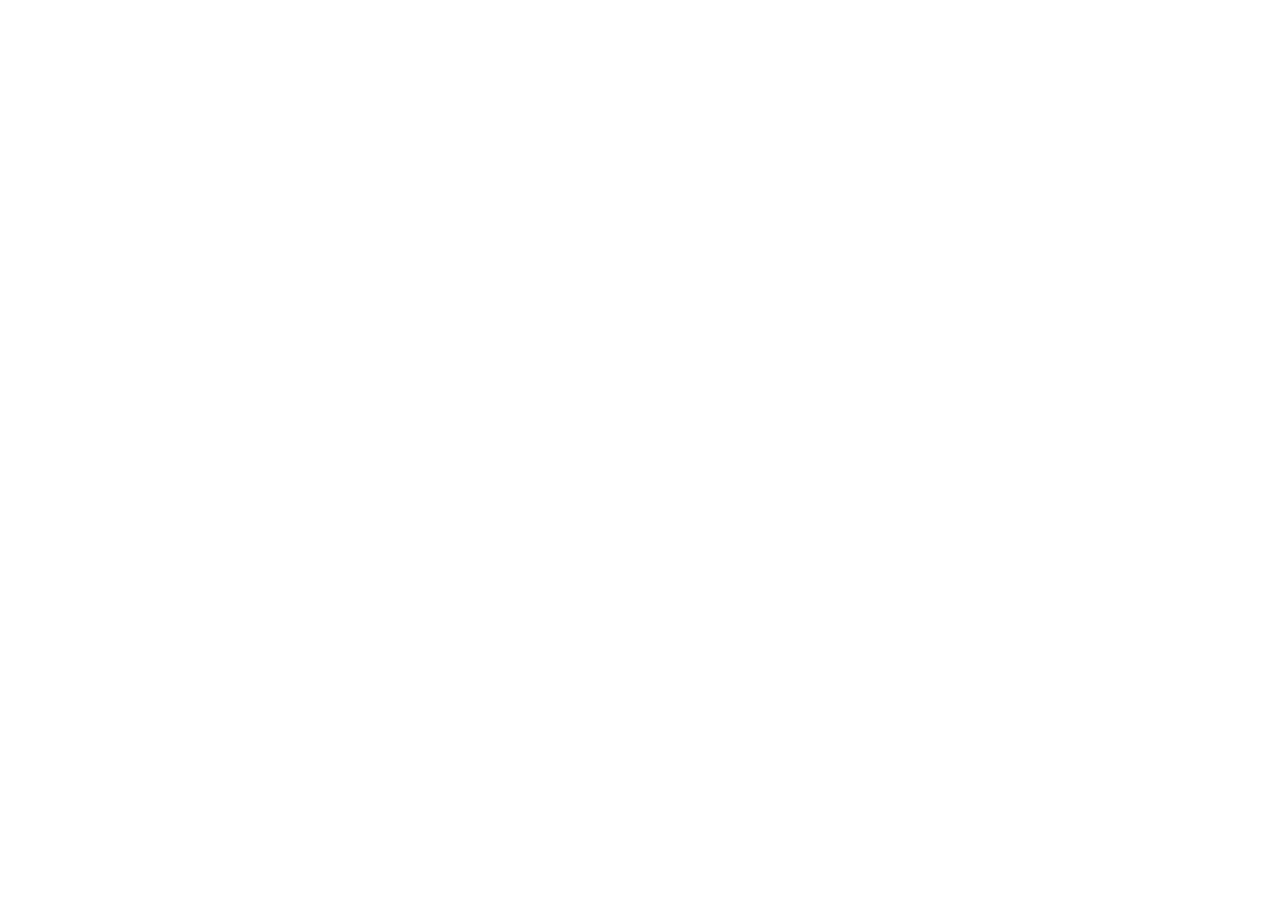
==== about.html @ f051a7b4 "page create for about.html" ====
<!DOCTYPE html>
<html lang="en">
    <head>
        <meta charset="utf-8">
        <meta name="description" content="Position Description Page">
        <meta name="keywords" content="cyber, security, jobs, availble">
        <meta name="author" content="Dat">
        <title>Position Description Page</title>
    </head>
</html>
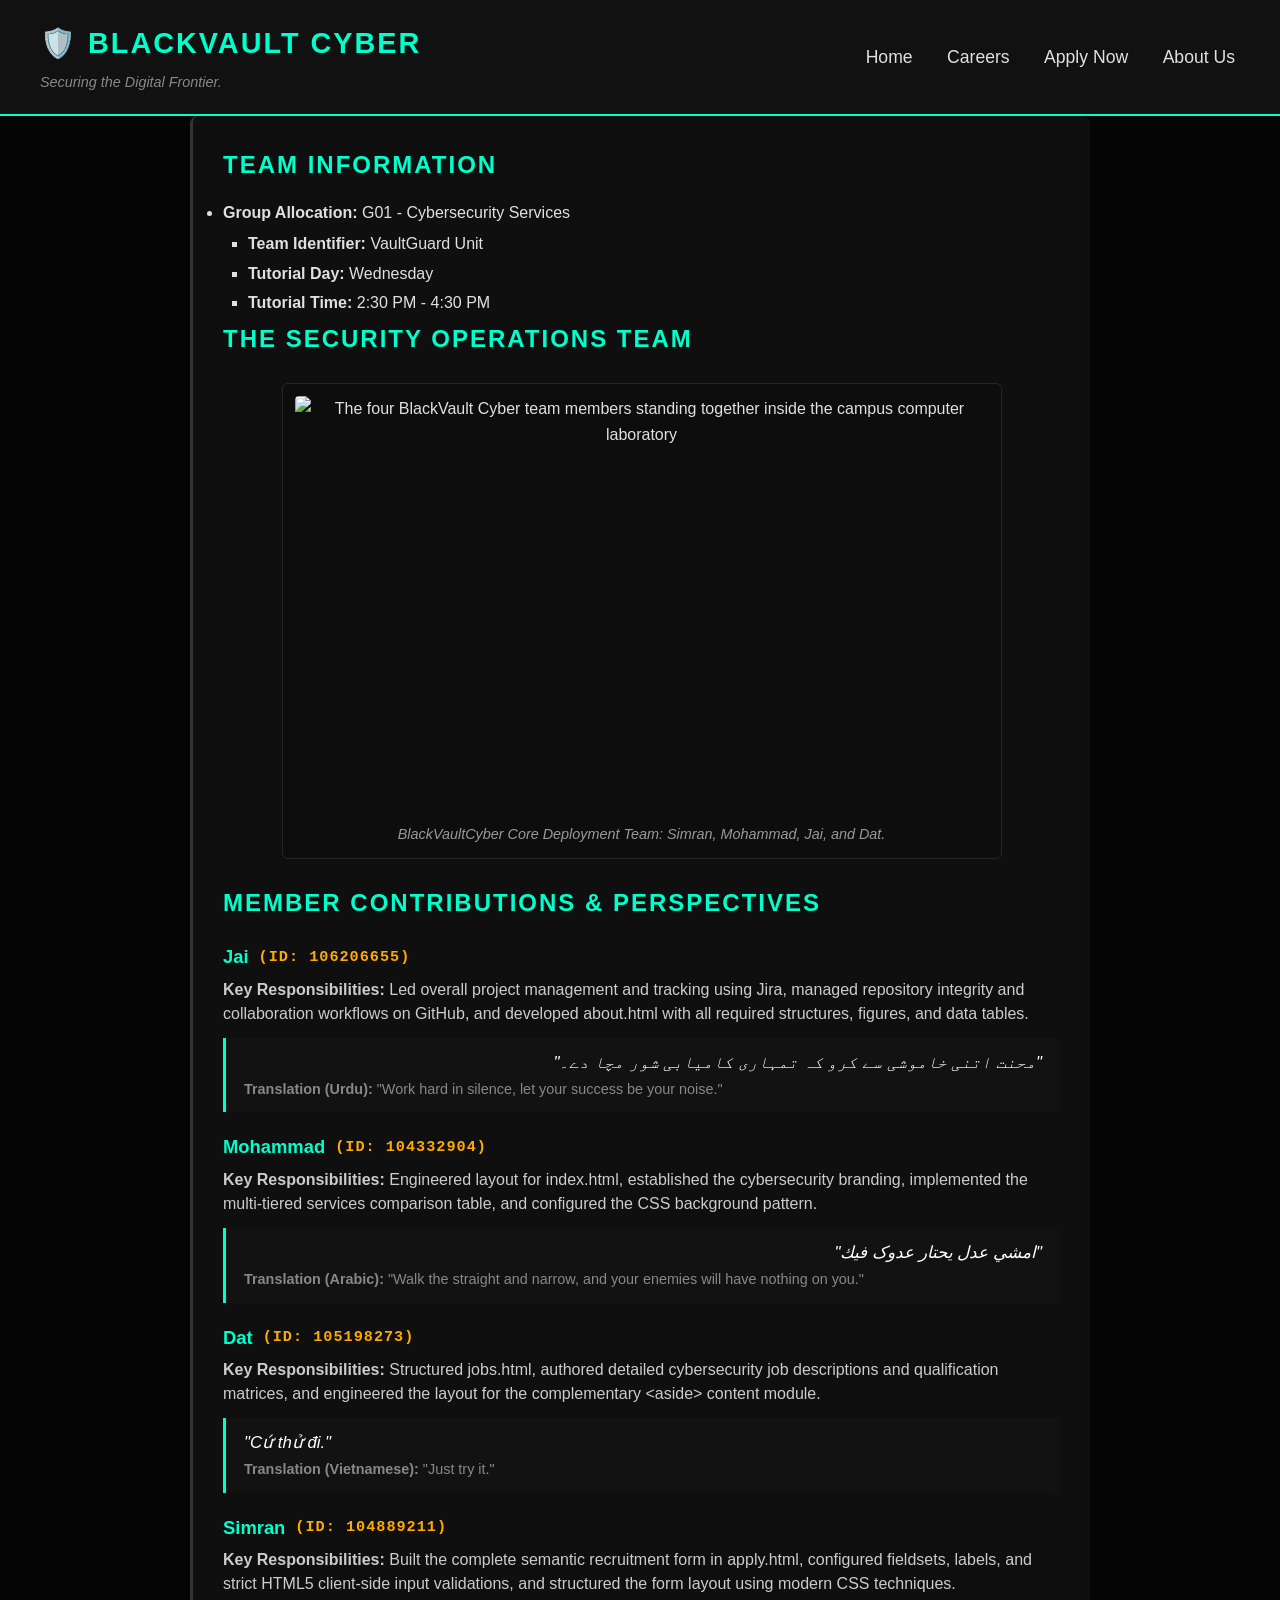
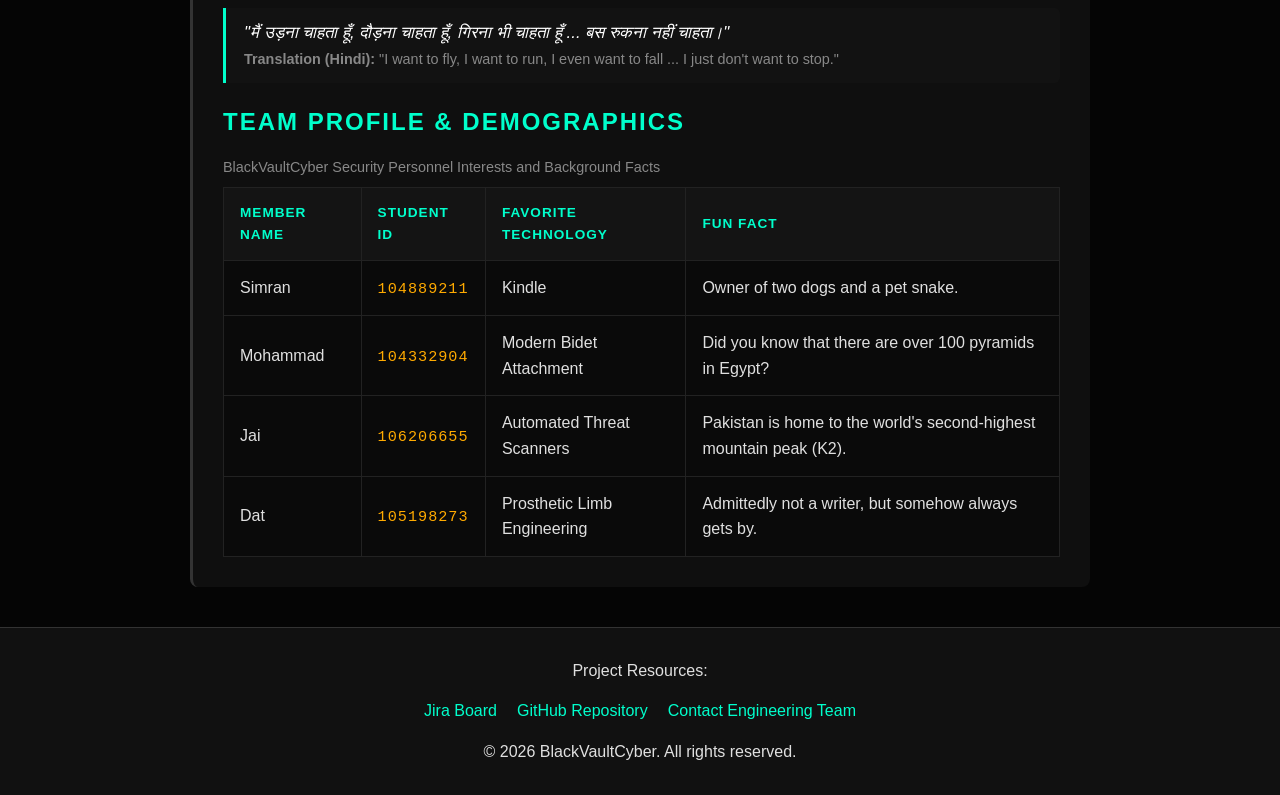
==== commit 758c1c88: "About.html page completed with almost all requirement,just have to add group picture and some few de" ====
--- a/about.html
+++ b/about.html
@@ -1,10 +1,177 @@
 <!DOCTYPE html>
 <html lang="en">
-    <head>
-        <meta charset="utf-8">
-        <meta name="description" content="Position Description Page">
-        <meta name="keywords" content="cyber, security, jobs, availble">
-        <meta name="author" content="Dat">
-        <title>Position Description Page</title>
-    </head>
+<head>
+    <meta charset="UTF-8">
+    <meta name="viewport" content="width=device-width, initial-scale=1.0">
+    <title>BlackVaultCyber | About the Team</title>
+    <link rel="stylesheet" href="styles.css">
+    
+    <style>
+        .member-quote {
+            border-left: 3px solid #00ffcc;
+            background-color: #121212;
+            padding: 12px 18px;
+            margin: 12px 0 20px 0;
+            border-radius: 0 6px 6px 0;
+        }
+        .native-text {
+            font-style: italic;
+            color: #ffffff;
+            font-size: 1.05rem;
+            margin-bottom: 4px;
+        }
+        .trans-text {
+            color: #888888;
+            font-size: 0.9rem;
+        }
+    </style>
+</head>
+<body>
+
+    <header class="main-header">
+        <div class="logo-area">
+            <h1><span aria-hidden="true">🛡️</span> BlackVault Cyber</h1>
+            <p class="slogan">Securing the Digital Frontier.</p>
+        </div>
+        
+        <nav class="nav-area" aria-label="Main Navigation">
+            <ul>
+                <li><a href="index.html">Home</a></li>
+                <li><a href="jobs.html">Careers</a></li>
+                <li><a href="apply.html">Apply Now</a></li>
+                <li><a href="about.html" class="active">About Us</a></li>
+            </ul>
+        </nav>
+    </header>
+
+    <main class="content-box">
+        
+        <section class="team-info">
+            <h2>Team Information</h2>
+            <ul class="nested-group-list">
+                <li><strong>Group Allocation:</strong> G01 - Cybersecurity Services
+                    <ul>
+                        <li><strong>Team Identifier:</strong> VaultGuard Unit</li>
+                        <li><strong>Tutorial Day:</strong> Wednesday</li>
+                        <li><strong>Tutorial Time:</strong> 2:30 PM - 4:30 PM</li>
+                    </ul>
+                </li>
+            </ul>
+        </section>
+          <section class="team-visual">
+              <h2>The Security Operations Team</h2>
+              <figure class="team-figure" style="max-width: 720px; margin: 25px auto;">
+                  <img src="images/group-photo.jpg" alt="The four BlackVault Cyber team members standing together inside the campus computer laboratory" width="700" height="420">
+                  <figcaption>BlackVaultCyber Core Deployment Team: Simran, Mohammad, Jai, and Dat.</figcaption>
+              </figure>
+          </section>
+        <section class="contributions-section">
+            <h2>Member Contributions &amp; Perspectives</h2>
+            <dl class="contribution-list">
+                <dt>
+                    <span class="member-name">Jai</span>
+                    <span class="student-id">(ID: 106206655)</span>
+                </dt>
+                <dd>
+                    <strong>Key Responsibilities:</strong> Led overall project management and tracking using Jira, managed repository integrity and collaboration workflows on GitHub, and developed about.html with all required structures, figures, and data tables.
+                    <div class="member-quote">
+                        <p class="native-text" dir="rtl" lang="ur">"محنت اتنی خاموشی سے کرو کہ تمہاری کامیابی شور مچا دے۔"</p>
+                        <p class="trans-text"><strong>Translation (Urdu):</strong> "Work hard in silence, let your success be your noise."</p>
+                    </div>
+                </dd>
+                <dt>
+                    <span class="member-name">Mohammad</span>
+                    <span class="student-id">(ID: 104332904)</span>
+                </dt>
+                <dd>
+                    <strong>Key Responsibilities:</strong> Engineered layout for index.html, established the cybersecurity branding, implemented the multi-tiered services comparison table, and configured the CSS background pattern.
+                    <div class="member-quote">
+                        <p class="native-text" dir="rtl" lang="ar">"امشي عدل يحتار عدوک فيك"</p>
+                        <p class="trans-text"><strong>Translation (Arabic):</strong> "Walk the straight and narrow, and your enemies will have nothing on you."</p>
+                    </div>
+                </dd>
+                <dt>
+                    <span class="member-name">Dat</span>
+                    <span class="student-id">(ID: 105198273)</span>
+                </dt>
+                <dd>
+                    <strong>Key Responsibilities:</strong> Structured jobs.html, authored detailed cybersecurity job descriptions and qualification matrices, and engineered the layout for the complementary &lt;aside&gt; content module.
+                    <div class="member-quote">
+                        <p class="native-text" lang="vi">"Cứ thử đi."</p>
+                        <p class="trans-text"><strong>Translation (Vietnamese):</strong> "Just try it."</p>
+                    </div>
+                </dd>
+                <dt>
+                    <span class="member-name">Simran</span>
+                    <span class="student-id">(ID: 104889211)</span>
+                </dt>
+                <dd>
+                    <strong>Key Responsibilities:</strong> Built the complete semantic recruitment form in apply.html, configured fieldsets, labels, and strict HTML5 client-side input validations, and structured the form layout using modern CSS techniques.
+                    <div class="member-quote">
+                        <p class="native-text" lang="hi">"मैं उड़ना चाहता हूँ, दौड़ना चाहता हूँ, गिरना भी चाहता हूँ ... बस रुकना नहीं चाहता।"</p>
+                        <p class="trans-text"><strong>Translation (Hindi):</strong> "I want to fly, I want to run, I even want to fall ... I just don't want to stop."</p>
+                    </div>
+                </dd>
+
+            </dl>
+        </section>
+
+        <section class="team-facts-section">
+            <h2>Team Profile &amp; Demographics</h2>
+            <div class="table-container">
+                <table class="team-table">
+                    <caption>BlackVaultCyber Security Personnel Interests and Background Facts</caption>
+                    <thead>
+                        <tr>
+                            <th scope="col">Member Name</th>
+                            <th scope="col">Student ID</th>
+                            <th scope="col">Favorite Technology</th>
+                            <th scope="col">Fun Fact</th>
+                        </tr>
+                    </thead>
+                    <tbody>
+                        <tr>
+                            <td>Simran</td>
+                            <td><span class="student-id">104889211</span></td>
+                            <td> Kindle </td>
+                            <td>Owner of two dogs and a pet snake.</td>
+                        </tr>
+                        <tr>
+                            <td>Mohammad</td>
+                            <td><span class="student-id">104332904</span></td>
+                            <td>Modern Bidet Attachment</td>
+                            <td>Did you know that there are over 100 pyramids in Egypt?</td>
+                        </tr>
+                        <tr>
+                            <td>Jai</td>
+                            <td><span class="student-id">106206655</span></td>
+                            <td>Automated Threat Scanners</td>
+                            <td>Pakistan is home to the world's second-highest mountain peak (K2).</td>
+                        </tr>
+                        <tr>
+                            <td>Dat</td>
+                            <td><span class="student-id">105198273</span></td>
+                            <td>Prosthetic Limb Engineering</td>
+                            <td>Admittedly not a writer, but somehow always gets by.</td>
+                        </tr>
+                    </tbody>
+                </table>
+            </div>
+        </section>
+
+    </main>
+
+    <footer>
+        <div class="footer-links">
+            <p>Project Resources:</p>
+            <ul>
+                <li><a href="https://your-jira-link.atlassian.net" target="_blank" rel="noopener noreferrer">Jira Board</a></li>
+                <li><a href="https://github.com/your-repo-link" target="_blank" rel="noopener noreferrer">GitHub Repository</a></li>
+                <li><a href="mailto:106206655@student.swin.edu.au">Contact Engineering Team</a></li>
+            </ul>
+        </div>
+        <p>&copy; 2026 BlackVaultCyber. All rights reserved.</p>
+    </footer>
+
+</body>
 </html>
--- a/styles.css
+++ b/styles.css
@@ -0,0 +1,306 @@
+/* =========================================
+   Global Variables & Reset
+========================================= */
+:root {
+    --bg-color: #050505;
+    --text-color: #e0e0e0;
+    --accent-color: #00ffcc; /* Bold Digital Cyan */
+    --secondary-bg: #111111;
+    --border-color: #333333;
+}
+
+* {
+    margin: 0;
+    padding: 0;
+    box-sizing: border-box;
+    font-family: 'Segoe UI', Tahoma, Geneva, Verdana, sans-serif;
+}
+
+body {
+    background-color: var(--bg-color);
+    color: var(--text-color);
+    line-height: 1.6;
+}
+
+/* =========================================
+   Typography & Headings
+========================================= */
+h1, h2, h3 {
+    color: var(--accent-color);
+    text-transform: uppercase;
+    letter-spacing: 2px;
+    margin-bottom: 15px;
+}
+
+/* =========================================
+   Header & Navigation
+========================================= */
+
+.main-header {
+    background-color: #111111;
+    padding: 20px 40px;
+    border-bottom: 2px solid #00ffcc;
+    /* This forces the logo to the left and nav to the right */
+    display: flex;
+    justify-content: space-between;
+    align-items: center;
+}
+
+.logo-area h1 {
+    color: #00ffcc;
+    margin-bottom: 0;
+    font-size: 1.8rem;
+}
+
+.logo-area .slogan {
+    color: #888;
+    font-style: italic;
+    font-size: 0.9rem;
+    margin-top: 5px;
+}
+
+.nav-area ul {
+    list-style: none;
+    margin: 0;
+    padding: 0;
+}
+
+.nav-area li {
+    display: inline-block; /* Keeps links in a straight line */
+    margin-left: 20px;
+}
+
+.nav-area a {
+    text-decoration: none;
+    color: #e0e0e0;
+    font-size: 1.1rem;
+    padding: 5px;
+}
+
+/* The Fixed Hover Effect: Only changes color when the mouse is actually on it */
+.nav-area a:hover {
+    color: #00ffcc;
+}
+
+/* =========================================
+   Main Content & Background Graphic
+========================================= */
+/* REQUIREMENT: index.html background graphic implemented using CSS */
+.index-bg {
+
+    background: linear-gradient(rgba(5, 5, 5, 0.9), rgba(5, 5, 5, 0.9)),
+                repeating-linear-gradient(0deg, transparent, transparent 2px, rgba(0, 255, 204, 0.05) 2px, rgba(0, 255, 204, 0.05) 4px);
+    padding: 40px 20px;
+    min-height: 60vh;
+}
+
+.content-box {
+    max-width: 900px;
+    margin: 0 auto 40px auto;
+    background-color: rgba(17, 17, 17, 0.85);
+    padding: 30px;
+    border-radius: 8px;
+    border-left: 3px solid var(--border-color);
+}
+
+/* =========================================
+   Table Styling
+========================================= */
+.cyber-table {
+    width: 100%;
+    border-collapse: collapse;
+    margin-top: 15px;
+    background-color: #0a0a0a;
+}
+
+.cyber-table caption {
+    caption-side: top;
+    text-align: left;
+    font-size: 0.9rem;
+    color: #888;
+    margin-bottom: 10px;
+}
+
+.cyber-table th, .cyber-table td {
+    border: 1px solid var(--border-color);
+    padding: 15px;
+    text-align: left;
+}
+
+.cyber-table th {
+    background-color: #1a1a1a;
+    color: var(--accent-color);
+}
+
+.table-footer {
+    text-align: center;
+    font-style: italic;
+    color: #aaa;
+    background-color: #111;
+}
+
+/* =========================================
+   Footer
+========================================= */
+footer {
+    background-color: var(--secondary-bg);
+    text-align: center;
+    padding: 30px 20px;
+    border-top: 1px solid var(--border-color);
+}
+
+.footer-links ul {
+    list-style: none;
+    margin: 15px 0;
+    display: flex;
+    justify-content: center;
+    gap: 20px;
+    flex-wrap: wrap;
+}
+
+.footer-links a {
+    color: var(--accent-color);
+    text-decoration: none;
+}
+
+.footer-links a:hover {
+    text-decoration: underline;
+}
+
+/* =========================================
+   Responsive Design
+========================================= */
+@media screen and (max-width: 600px) {
+    nav ul {
+        flex-direction: column;
+        gap: 10px;
+    }
+    
+    /* Allows the table to scroll sideways on small screens rather than breaking */
+    .services {
+        overflow-x: auto; 
+    }
+}
+
+//abouthtml
+
+/* ========================================= 
+   About Page Specific Elements
+========================================= */
+
+/* Nested Group List */
+.nested-group-list {
+    margin-left: 20px;
+    margin-bottom: 25px;
+    color: #cccccc;
+}
+
+.nested-group-list ul {
+    list-style-type: square;
+    margin-left: 25px;
+    margin-top: 6px;
+}
+
+.nested-group-list li {
+    margin-bottom: 4px;
+}
+
+/* REQUIREMENT: Group Figure and Figcaption Styling */
+.team-figure {
+    background-color: #0d0d0d;
+    border: 1px solid #262626;
+    border-radius: 6px;
+    padding: 12px;
+    text-align: center;
+}
+
+.team-figure img {
+    max-width: 100%;
+    height: auto;
+    border-radius: 4px;
+    display: block;
+    margin: 0 auto;
+}
+
+figcaption {
+    margin-top: 10px;
+    font-size: 0.9rem;
+    color: #999999;
+    font-style: italic;
+}
+
+/* Definition List for Member Contributions */
+.contribution-list dt {
+    font-size: 1.15rem;
+    color: #00ffcc;
+    margin-top: 20px;
+    font-weight: bold;
+    display: flex;
+    align-items: center;
+    gap: 10px;
+}
+
+.contribution-list dd {
+    margin-left: 0;
+    margin-top: 6px;
+    color: #cccccc;
+    line-height: 1.5;
+}
+
+/* REQUIREMENT: Style Student IDs using Hexadecimal Colour Values */
+.student-id {
+    color: #ffaa00;
+    font-family: 'Consolas', 'Courier New', monospace;
+    font-size: 0.95rem;
+    letter-spacing: 1px;
+}
+
+/* REQUIREMENT: Team Table Styling and Hover Effects */
+.table-container {
+    overflow-x: auto;
+    margin-top: 15px;
+}
+
+.team-table {
+    width: 100%;
+    border-collapse: collapse;
+    background-color: #0a0a0a;
+    border: 1px solid #333333;
+}
+
+.team-table caption {
+    caption-side: top;
+    text-align: left;
+    font-size: 0.9rem;
+    color: #888888;
+    padding-bottom: 8px;
+}
+
+.team-table th, 
+.team-table td {
+    padding: 14px 16px;
+    border: 1px solid #222222;
+    text-align: left;
+}
+
+.team-table th {
+    background-color: #141414;
+    color: #00ffcc;
+    font-weight: 600;
+    text-transform: uppercase;
+    font-size: 0.85rem;
+    letter-spacing: 1px;
+}
+
+/* REQUIREMENT: Appropriate hover effect using Hex Values */
+.team-table tbody tr {
+    transition: background-color 0.2s ease-in-out;
+}
+
+.team-table tbody tr:hover {
+    background-color: #1a1a1a;
+}
+
+.team-table tbody tr:hover td {
+    color: #ffffff;
+}
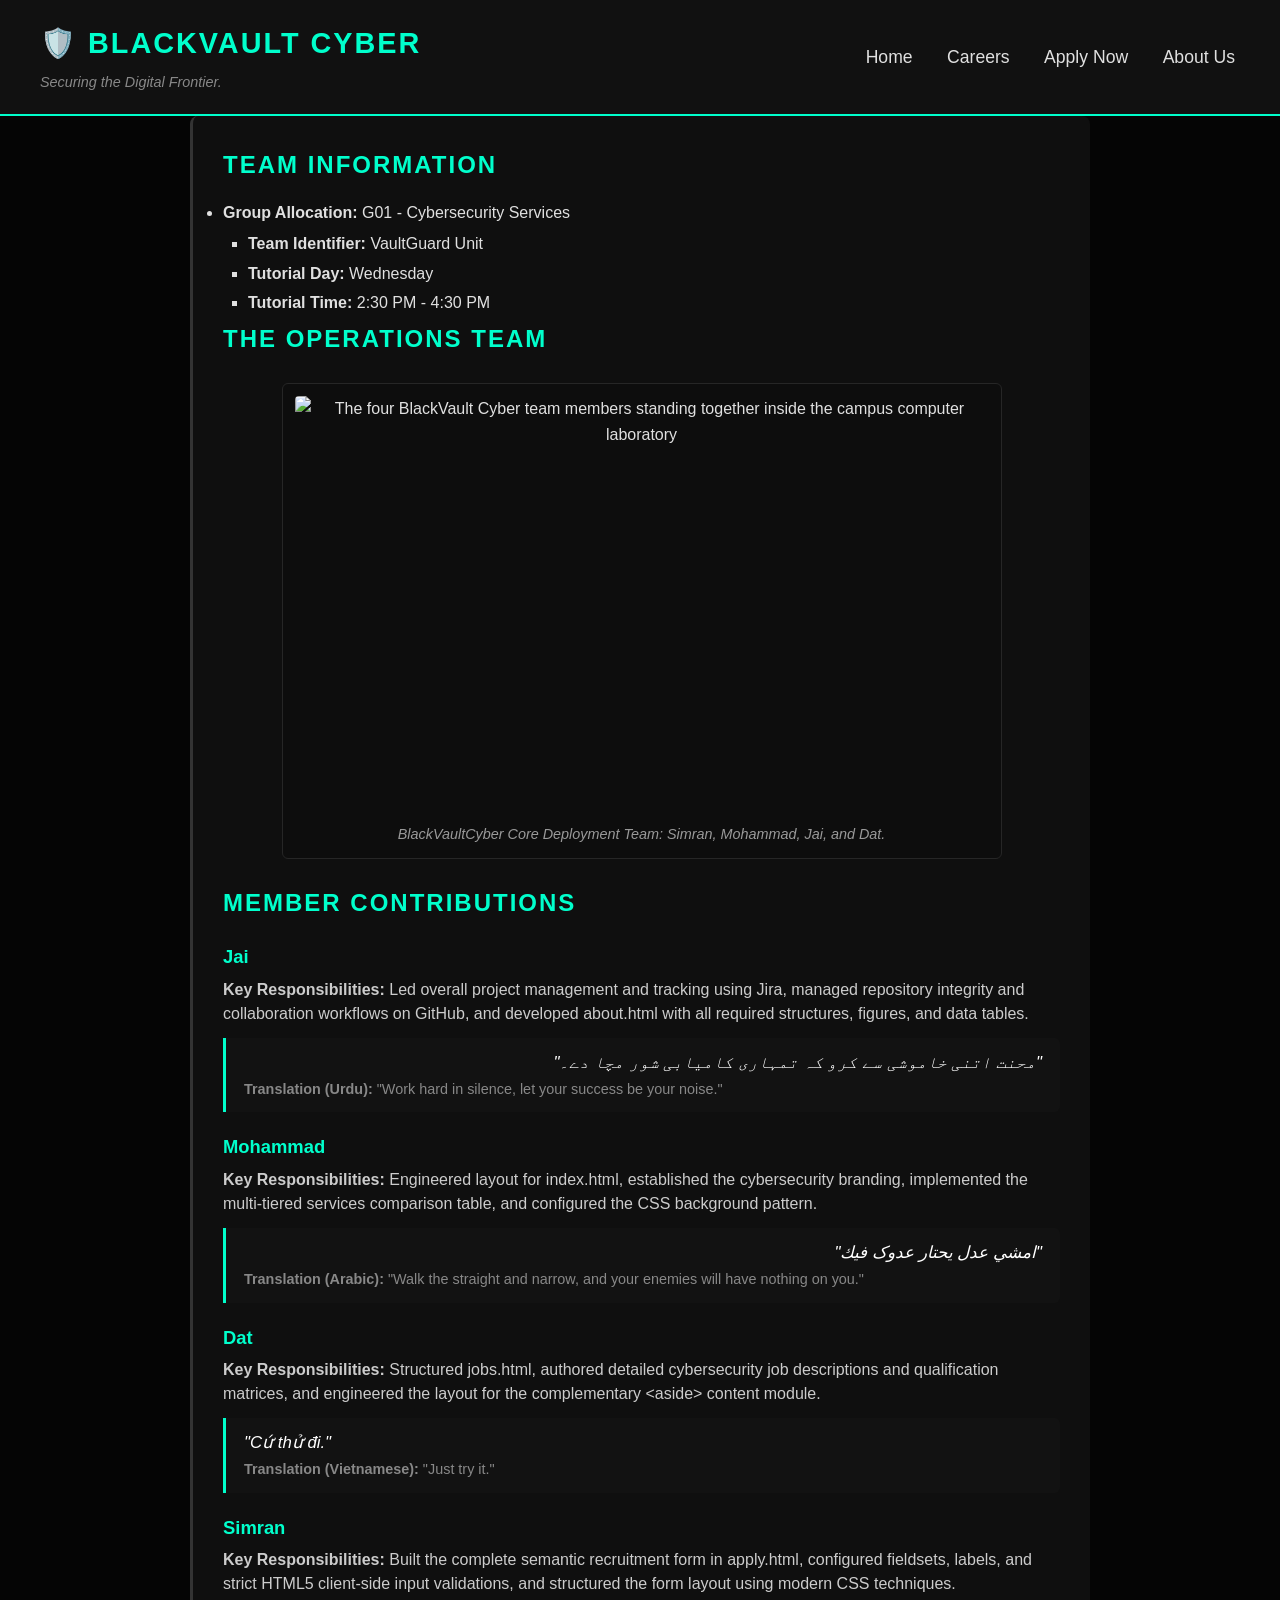
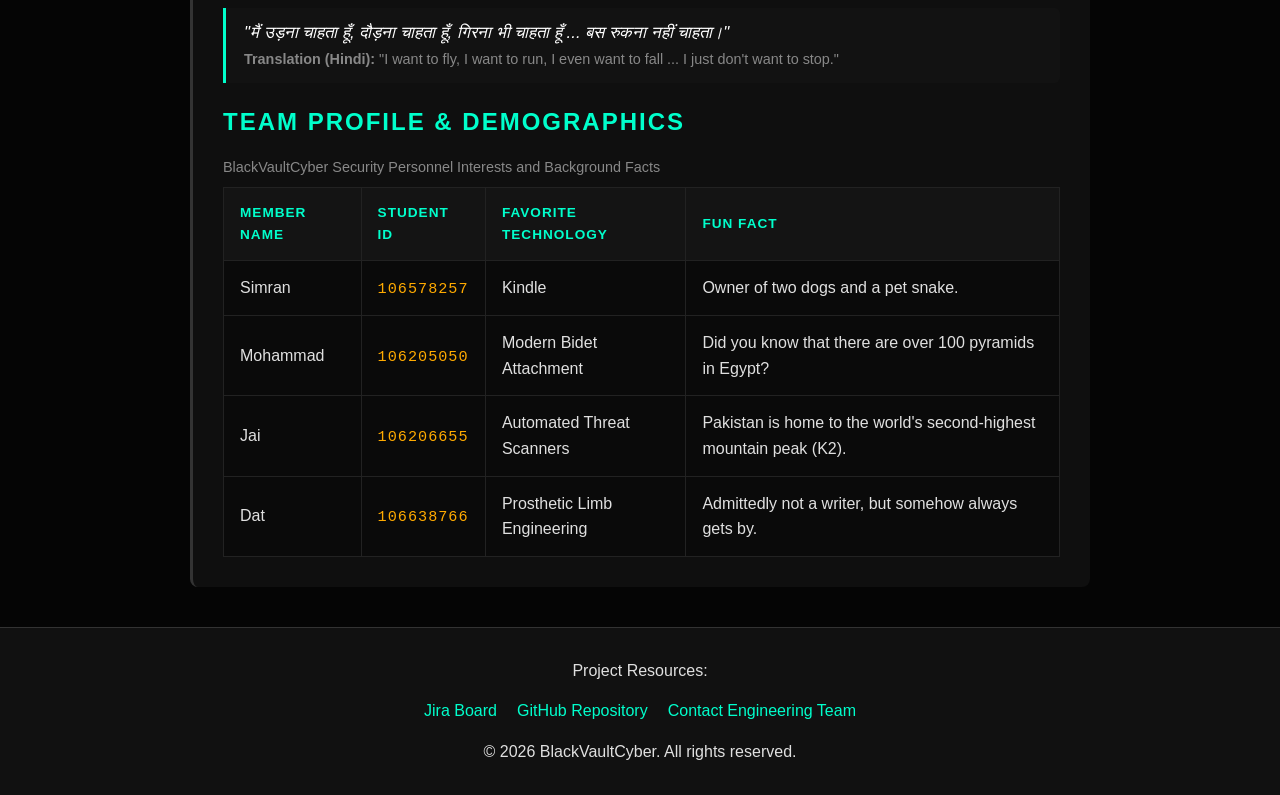
==== commit 58928ed9: "Few changes have been done in css and about.html page" ====
--- a/about.html
+++ b/about.html
@@ -59,18 +59,17 @@
             </ul>
         </section>
           <section class="team-visual">
-              <h2>The Security Operations Team</h2>
+              <h2>The Operations Team</h2>
               <figure class="team-figure" style="max-width: 720px; margin: 25px auto;">
                   <img src="images/group-photo.jpg" alt="The four BlackVault Cyber team members standing together inside the campus computer laboratory" width="700" height="420">
                   <figcaption>BlackVaultCyber Core Deployment Team: Simran, Mohammad, Jai, and Dat.</figcaption>
               </figure>
           </section>
         <section class="contributions-section">
-            <h2>Member Contributions &amp; Perspectives</h2>
+            <h2>Member Contributions</h2>
             <dl class="contribution-list">
                 <dt>
                     <span class="member-name">Jai</span>
-                    <span class="student-id">(ID: 106206655)</span>
                 </dt>
                 <dd>
                     <strong>Key Responsibilities:</strong> Led overall project management and tracking using Jira, managed repository integrity and collaboration workflows on GitHub, and developed about.html with all required structures, figures, and data tables.
@@ -81,7 +80,6 @@
                 </dd>
                 <dt>
                     <span class="member-name">Mohammad</span>
-                    <span class="student-id">(ID: 104332904)</span>
                 </dt>
                 <dd>
                     <strong>Key Responsibilities:</strong> Engineered layout for index.html, established the cybersecurity branding, implemented the multi-tiered services comparison table, and configured the CSS background pattern.
@@ -92,7 +90,6 @@
                 </dd>
                 <dt>
                     <span class="member-name">Dat</span>
-                    <span class="student-id">(ID: 105198273)</span>
                 </dt>
                 <dd>
                     <strong>Key Responsibilities:</strong> Structured jobs.html, authored detailed cybersecurity job descriptions and qualification matrices, and engineered the layout for the complementary &lt;aside&gt; content module.
@@ -103,7 +100,6 @@
                 </dd>
                 <dt>
                     <span class="member-name">Simran</span>
-                    <span class="student-id">(ID: 104889211)</span>
                 </dt>
                 <dd>
                     <strong>Key Responsibilities:</strong> Built the complete semantic recruitment form in apply.html, configured fieldsets, labels, and strict HTML5 client-side input validations, and structured the form layout using modern CSS techniques.
@@ -132,13 +128,13 @@
                     <tbody>
                         <tr>
                             <td>Simran</td>
-                            <td><span class="student-id">104889211</span></td>
+                            <td><span class="student-id">106578257</span></td>
                             <td> Kindle </td>
                             <td>Owner of two dogs and a pet snake.</td>
                         </tr>
                         <tr>
                             <td>Mohammad</td>
-                            <td><span class="student-id">104332904</span></td>
+                            <td><span class="student-id">106205050</span></td>
                             <td>Modern Bidet Attachment</td>
                             <td>Did you know that there are over 100 pyramids in Egypt?</td>
                         </tr>
@@ -150,7 +146,7 @@
                         </tr>
                         <tr>
                             <td>Dat</td>
-                            <td><span class="student-id">105198273</span></td>
+                            <td><span class="student-id">106638766</span></td>
                             <td>Prosthetic Limb Engineering</td>
                             <td>Admittedly not a writer, but somehow always gets by.</td>
                         </tr>
--- a/styles.css
+++ b/styles.css
@@ -184,11 +184,8 @@
 
 //abouthtml
 
-/* ========================================= 
-   About Page Specific Elements
-========================================= */
-
-/* Nested Group List */
+
+//Nested Group List
 .nested-group-list {
     margin-left: 20px;
     margin-bottom: 25px;
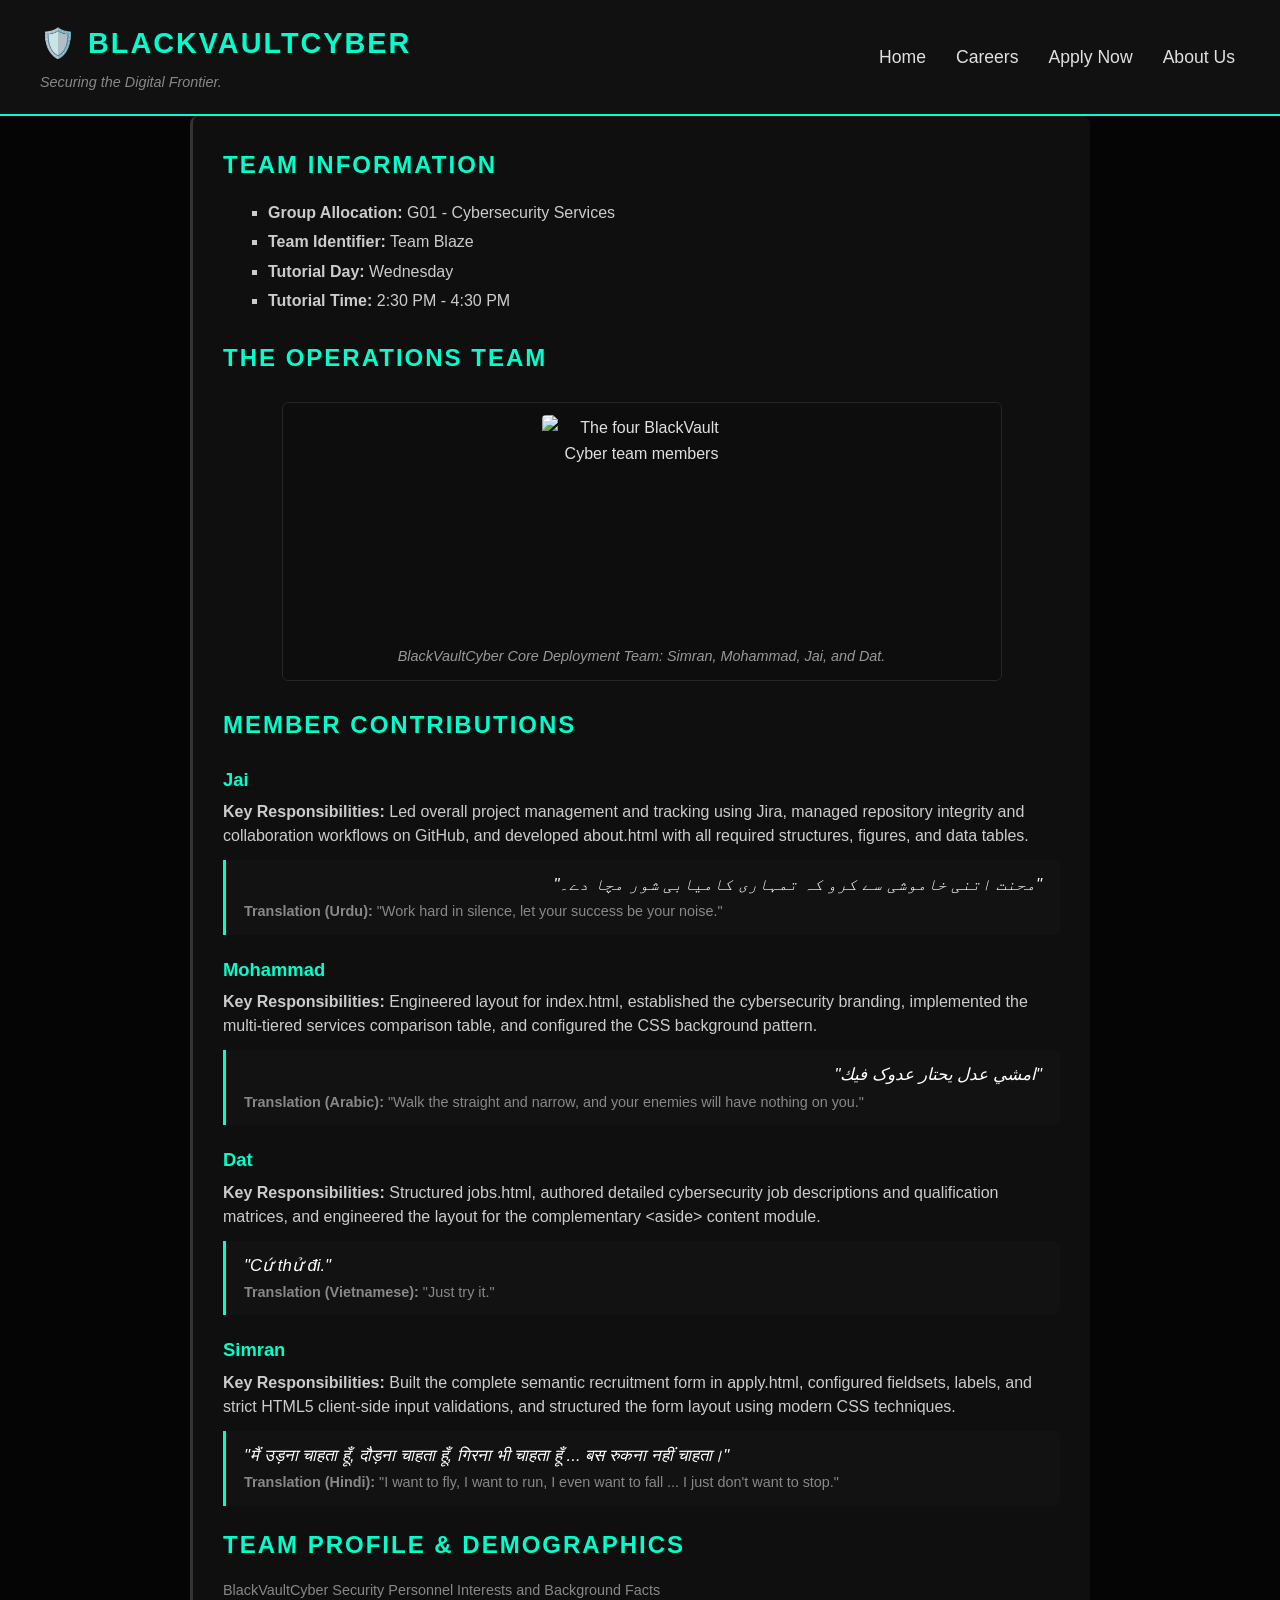
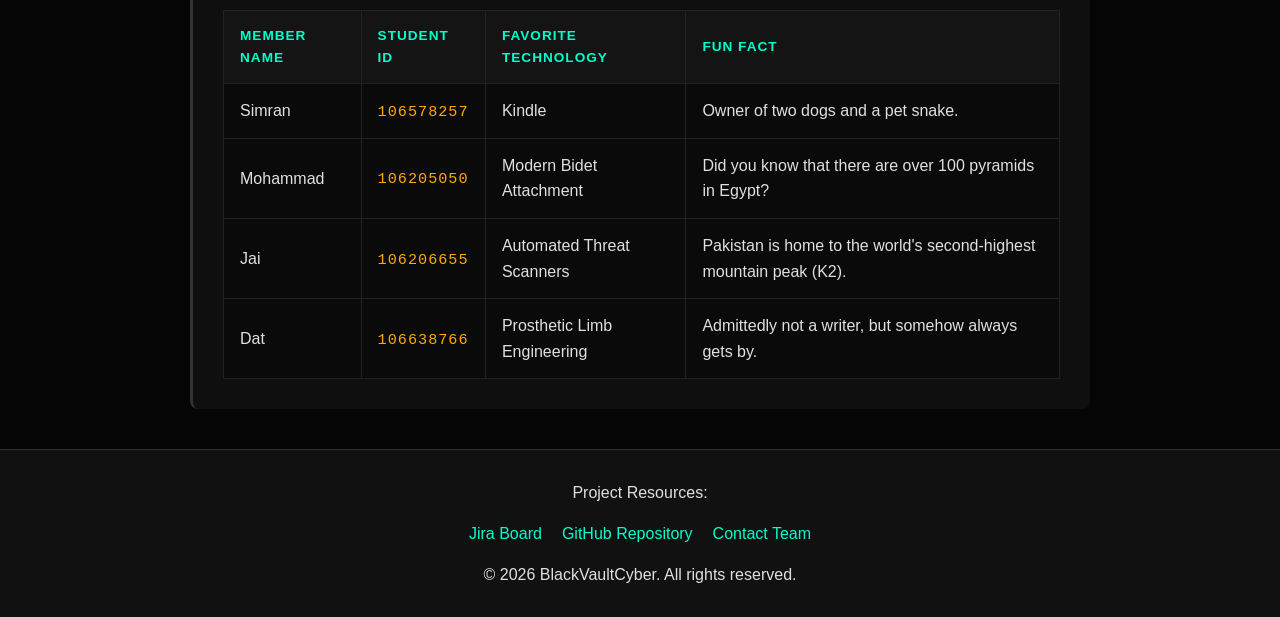
==== commit b84ea636: "footer have been updated to all the pages just have to add a grp picture in about page" ====
--- a/about.html
+++ b/about.html
@@ -30,7 +30,7 @@
 
     <header class="main-header">
         <div class="logo-area">
-            <h1><span aria-hidden="true">🛡️</span> BlackVault Cyber</h1>
+            <h1><span aria-hidden="true">🛡️</span> BlackVaultCyber</h1>
             <p class="slogan">Securing the Digital Frontier.</p>
         </div>
         
@@ -49,19 +49,18 @@
         <section class="team-info">
             <h2>Team Information</h2>
             <ul class="nested-group-list">
-                <li><strong>Group Allocation:</strong> G01 - Cybersecurity Services
                     <ul>
-                        <li><strong>Team Identifier:</strong> VaultGuard Unit</li>
+                        <li><strong>Group Allocation:</strong> G01 - Cybersecurity Services</li>
+                        <li><strong>Team Identifier:</strong> Team Blaze</li>
                         <li><strong>Tutorial Day:</strong> Wednesday</li>
                         <li><strong>Tutorial Time:</strong> 2:30 PM - 4:30 PM</li>
                     </ul>
-                </li>
             </ul>
         </section>
           <section class="team-visual">
               <h2>The Operations Team</h2>
               <figure class="team-figure" style="max-width: 720px; margin: 25px auto;">
-                  <img src="images/group-photo.jpg" alt="The four BlackVault Cyber team members standing together inside the campus computer laboratory" width="700" height="420">
+                  <img src="images/group-photo.jpg" alt="The four BlackVault Cyber team members" width="200" height="220">
                   <figcaption>BlackVaultCyber Core Deployment Team: Simran, Mohammad, Jai, and Dat.</figcaption>
               </figure>
           </section>
@@ -116,7 +115,6 @@
             <h2>Team Profile &amp; Demographics</h2>
             <div class="table-container">
                 <table class="team-table">
-                    <caption>BlackVaultCyber Security Personnel Interests and Background Facts</caption>
                     <thead>
                         <tr>
                             <th scope="col">Member Name</th>
@@ -151,6 +149,7 @@
                             <td>Admittedly not a writer, but somehow always gets by.</td>
                         </tr>
                     </tbody>
+                    <caption>BlackVaultCyber Security Personnel Interests and Background Facts</caption>
                 </table>
             </div>
         </section>
@@ -161,9 +160,9 @@
         <div class="footer-links">
             <p>Project Resources:</p>
             <ul>
-                <li><a href="https://your-jira-link.atlassian.net" target="_blank" rel="noopener noreferrer">Jira Board</a></li>
-                <li><a href="https://github.com/your-repo-link" target="_blank" rel="noopener noreferrer">GitHub Repository</a></li>
-                <li><a href="mailto:106206655@student.swin.edu.au">Contact Engineering Team</a></li>
+                <li><a href="https://jaiwebproject.atlassian.net/jira/software/projects/WA/boards/69/backlog?atlOrigin=eyJpIjoiNGJlNjE3NTBhYWRjNDkwNDhkNDMzZmNmNmE3YmRiYTAiLCJwIjoiaiJ9" target="_blank" rel="noopener noreferrer">Jira Board</a></li>
+                <li><a href="https://github.com/jaisoorya1/Applied-Web-Project-Part-1.git" target="_blank" rel="noopener noreferrer">GitHub Repository</a></li>
+                <li><a href="mailto:blackvaultcyber@gmail.com">Contact Team</a></li>
             </ul>
         </div>
         <p>&copy; 2026 BlackVaultCyber. All rights reserved.</p>
--- a/styles.css
+++ b/styles.css
@@ -33,17 +33,16 @@
 }
 
 /* =========================================
-   Header & Navigation
-========================================= */
-
+   Header & Navigation (FIXED)
+========================================= */
 .main-header {
     background-color: #111111;
     padding: 20px 40px;
     border-bottom: 2px solid #00ffcc;
-    /* This forces the logo to the left and nav to the right */
     display: flex;
     justify-content: space-between;
     align-items: center;
+    flex-wrap: wrap; /* Helps items wrap neatly on smaller screens */
 }
 
 .logo-area h1 {
@@ -63,11 +62,8 @@
     list-style: none;
     margin: 0;
     padding: 0;
-}
-
-.nav-area li {
-    display: inline-block; /* Keeps links in a straight line */
-    margin-left: 20px;
+    display: flex; 
+    gap: 20px;    
 }
 
 .nav-area a {
@@ -75,9 +71,10 @@
     color: #e0e0e0;
     font-size: 1.1rem;
     padding: 5px;
-}
-
-/* The Fixed Hover Effect: Only changes color when the mouse is actually on it */
+    transition: color 0.3s ease; /* Smooth hover transition */
+}
+
+/* The Fixed Hover Effect */
 .nav-area a:hover {
     color: #00ffcc;
 }
@@ -85,9 +82,7 @@
 /* =========================================
    Main Content & Background Graphic
 ========================================= */
-/* REQUIREMENT: index.html background graphic implemented using CSS */
 .index-bg {
-
     background: linear-gradient(rgba(5, 5, 5, 0.9), rgba(5, 5, 5, 0.9)),
                 repeating-linear-gradient(0deg, transparent, transparent 2px, rgba(0, 255, 204, 0.05) 2px, rgba(0, 255, 204, 0.05) 4px);
     padding: 40px 20px;
@@ -104,6 +99,27 @@
 }
 
 /* =========================================
+   Image Styling (ADDED)
+========================================= */
+.intro-image-container {
+    margin-top: 25px;
+    text-align: center;
+}
+
+.cyber-image {
+    max-width: 100%;
+    height: auto;
+    border-radius: 4px;
+    border: 1px solid #333333;
+    opacity: 0.85;
+    transition: opacity 0.3s ease;
+}
+
+.cyber-image:hover {
+    opacity: 1;
+}
+
+/* =========================================
    Table Styling
 ========================================= */
 .cyber-table {
@@ -168,24 +184,32 @@
 }
 
 /* =========================================
-   Responsive Design
-========================================= */
-@media screen and (max-width: 600px) {
-    nav ul {
+   Responsive Design 
+========================================= */
+@media screen and (max-width: 768px) {
+    /* Stacks the logo and nav neatly on mobile */
+    .main-header {
         flex-direction: column;
+        text-align: center;
+        gap: 15px;
+    }
+    
+    .nav-area ul {
+        flex-direction: column;
+        align-items: center;
         gap: 10px;
     }
     
-    /* Allows the table to scroll sideways on small screens rather than breaking */
     .services {
         overflow-x: auto; 
     }
 }
 
-//abouthtml
-
-
-//Nested Group List
+/* =========================================
+   About.html Specific Styling
+========================================= */
+
+/* Nested Group List */
 .nested-group-list {
     margin-left: 20px;
     margin-bottom: 25px;
@@ -202,7 +226,7 @@
     margin-bottom: 4px;
 }
 
-/* REQUIREMENT: Group Figure and Figcaption Styling */
+/* Group Figure and Figcaption Styling */
 .team-figure {
     background-color: #0d0d0d;
     border: 1px solid #262626;
@@ -244,7 +268,7 @@
     line-height: 1.5;
 }
 
-/* REQUIREMENT: Style Student IDs using Hexadecimal Colour Values */
+/* Student IDs */
 .student-id {
     color: #ffaa00;
     font-family: 'Consolas', 'Courier New', monospace;
@@ -252,7 +276,7 @@
     letter-spacing: 1px;
 }
 
-/* REQUIREMENT: Team Table Styling and Hover Effects */
+/* Team Table Styling */
 .table-container {
     overflow-x: auto;
     margin-top: 15px;
@@ -289,7 +313,7 @@
     letter-spacing: 1px;
 }
 
-/* REQUIREMENT: Appropriate hover effect using Hex Values */
+/* Table Hover Effect */
 .team-table tbody tr {
     transition: background-color 0.2s ease-in-out;
 }
@@ -300,4 +324,251 @@
 
 .team-table tbody tr:hover td {
     color: #ffffff;
+}
+
+/*apply.html*/
+
+/* =========================================
+SIMRAN (apply.html) custom styles
+/* =========================================
+   Page Intro
+========================================= */
+.page-intro p {
+  color: #aaa;
+  max-width: 65ch;
+  margin-bottom: 20px;
+}
+
+/* =========================================
+   Value Prop Boxes
+========================================= */
+.box-row {
+  display: grid;
+  grid-template-columns: repeat(3, 1fr);
+  gap: 16px;
+  margin-bottom: 40px;
+}
+
+.box {
+  border: 1px solid var(--border-color);
+  background-color: #0a0a0a;
+  padding: 20px;
+}
+
+.box h2 {
+  font-size: 1.1rem;
+  margin-bottom: 10px;
+}
+
+.box p {
+  color: #999;
+  font-size: 0.9rem;
+}
+
+/* =========================================
+   Forms
+========================================= */
+fieldset {
+  border: 1px solid var(--border-color);
+  background-color: #0a0a0a;
+  padding: 24px;
+  border-radius: 4px;
+}
+
+legend {
+  color: var(--accent-color);
+  text-transform: uppercase;
+  letter-spacing: 1px;
+  padding: 0 8px;
+}
+
+label {
+  display: block;
+  margin-bottom: 8px;
+  color: #ccc;
+}
+
+input[type="text"],
+input[type="email"],
+input[type="tel"] {
+  display: block;
+  width: 100%;
+  padding: 10px;
+  margin-bottom: 20px;
+  background-color: #111111;
+  border: 1px solid var(--border-color);
+  color: var(--text-color);
+  border-radius: 3px;
+}
+
+input:focus {
+  outline: none;
+  border-color: var(--accent-color);
+}
+
+select {
+  display: block;
+  width: 100%;
+  padding: 10px;
+  margin-bottom: 20px;
+  background-color: #111111;
+  border: 1px solid var(--border-color);
+  color: var(--text-color);
+  border-radius: 3px;
+  font-family: inherit;
+  font-size: 1rem;
+}
+
+select:focus {
+  outline: none;
+  border-color: var(--accent-color);
+}
+
+select option {
+  background-color: #111111;
+  color: var(--text-color);
+}
+
+input[type="date"] {
+  display: block;
+  width: 100%;
+  padding: 10px;
+  margin-bottom: 20px;
+  background-color: #111111;
+  border: 1px solid var(--border-color);
+  color: var(--text-color);
+  border-radius: 3px;
+  font-family: inherit;
+  font-size: 1rem;
+  color-scheme: dark;
+}
+
+input[type="date"]:focus {
+  outline: none;
+  border-color: var(--accent-color);
+}
+
+.sub-fieldset {
+  border: 1px dashed var(--border-color);
+  background-color: transparent;
+  margin-top: 15px;
+  padding: 16px;
+}
+
+.radio-group {
+  display: flex;
+  flex-direction: column;
+  gap: 8px;
+}
+
+.radio-group label {
+  display: flex;
+  align-items: center;
+  gap: 8px;
+  color: #ccc;
+  font-size: 0.95rem;
+}
+
+input[type="radio"] {
+  accent-color: var(--accent-color);
+}
+
+input[type="file"] {
+  display: block;
+  width: 100%;
+  padding: 10px;
+  margin-bottom: 20px;
+  background-color: #111111;
+  border: 1px solid var(--border-color);
+  color: var(--text-color);
+  border-radius: 3px;
+  font-family: inherit;
+}
+
+input[type="url"] {
+  display: block;
+  width: 100%;
+  padding: 10px;
+  margin-bottom: 20px;
+  background-color: #111111;
+  border: 1px solid var(--border-color);
+  color: var(--text-color);
+  border-radius: 3px;
+  font-family: inherit;
+  font-size: 1rem;
+}
+
+input[type="url"]:focus,
+input[type="file"]:focus {
+  outline: none;
+  border-color: var(--accent-color);
+}
+
+textarea {
+  display: block;
+  width: 100%;
+  padding: 10px;
+  background-color: #111111;
+  border: 1px solid var(--border-color);
+  color: var(--text-color);
+  border-radius: 3px;
+  font-family: inherit;
+  font-size: 1rem;
+  resize: vertical;
+}
+
+textarea:focus {
+  outline: none;
+  border-color: var(--accent-color);
+}
+
+.checkbox-row label {
+  display: flex;
+  align-items: flex-start;
+  gap: 10px;
+  color: #ccc;
+  font-size: 0.95rem;
+}
+
+input[type="checkbox"] {
+  accent-color: var(--accent-color);
+  margin-top: 3px;
+}
+
+.form-actions {
+  display: flex;
+  gap: 15px;
+  margin-top: 30px;
+}
+
+.btn-primary {
+  padding: 14px 32px;
+  background-color: var(--text-color);
+  color: #050505;
+  border: 1px solid var(--text-color);
+  border-radius: 3px;
+  font-family: inherit;
+  font-size: 1rem;
+  cursor: pointer;
+}
+
+.btn-primary:hover {
+  background-color: var(--accent-color);
+  border-color: var(--accent-color);
+}
+
+.btn-secondary {
+  padding: 14px 32px;
+  background-color: #ccc;
+  color: #050505;
+  border: 1px solid #ccc;
+  border-radius: 3px;
+  font-family: inherit;
+  font-size: 1rem;
+  cursor: pointer;
+}
+
+.btn-secondary:hover {
+  background-color: #aaa;
+  border-color: #aaa;
 }
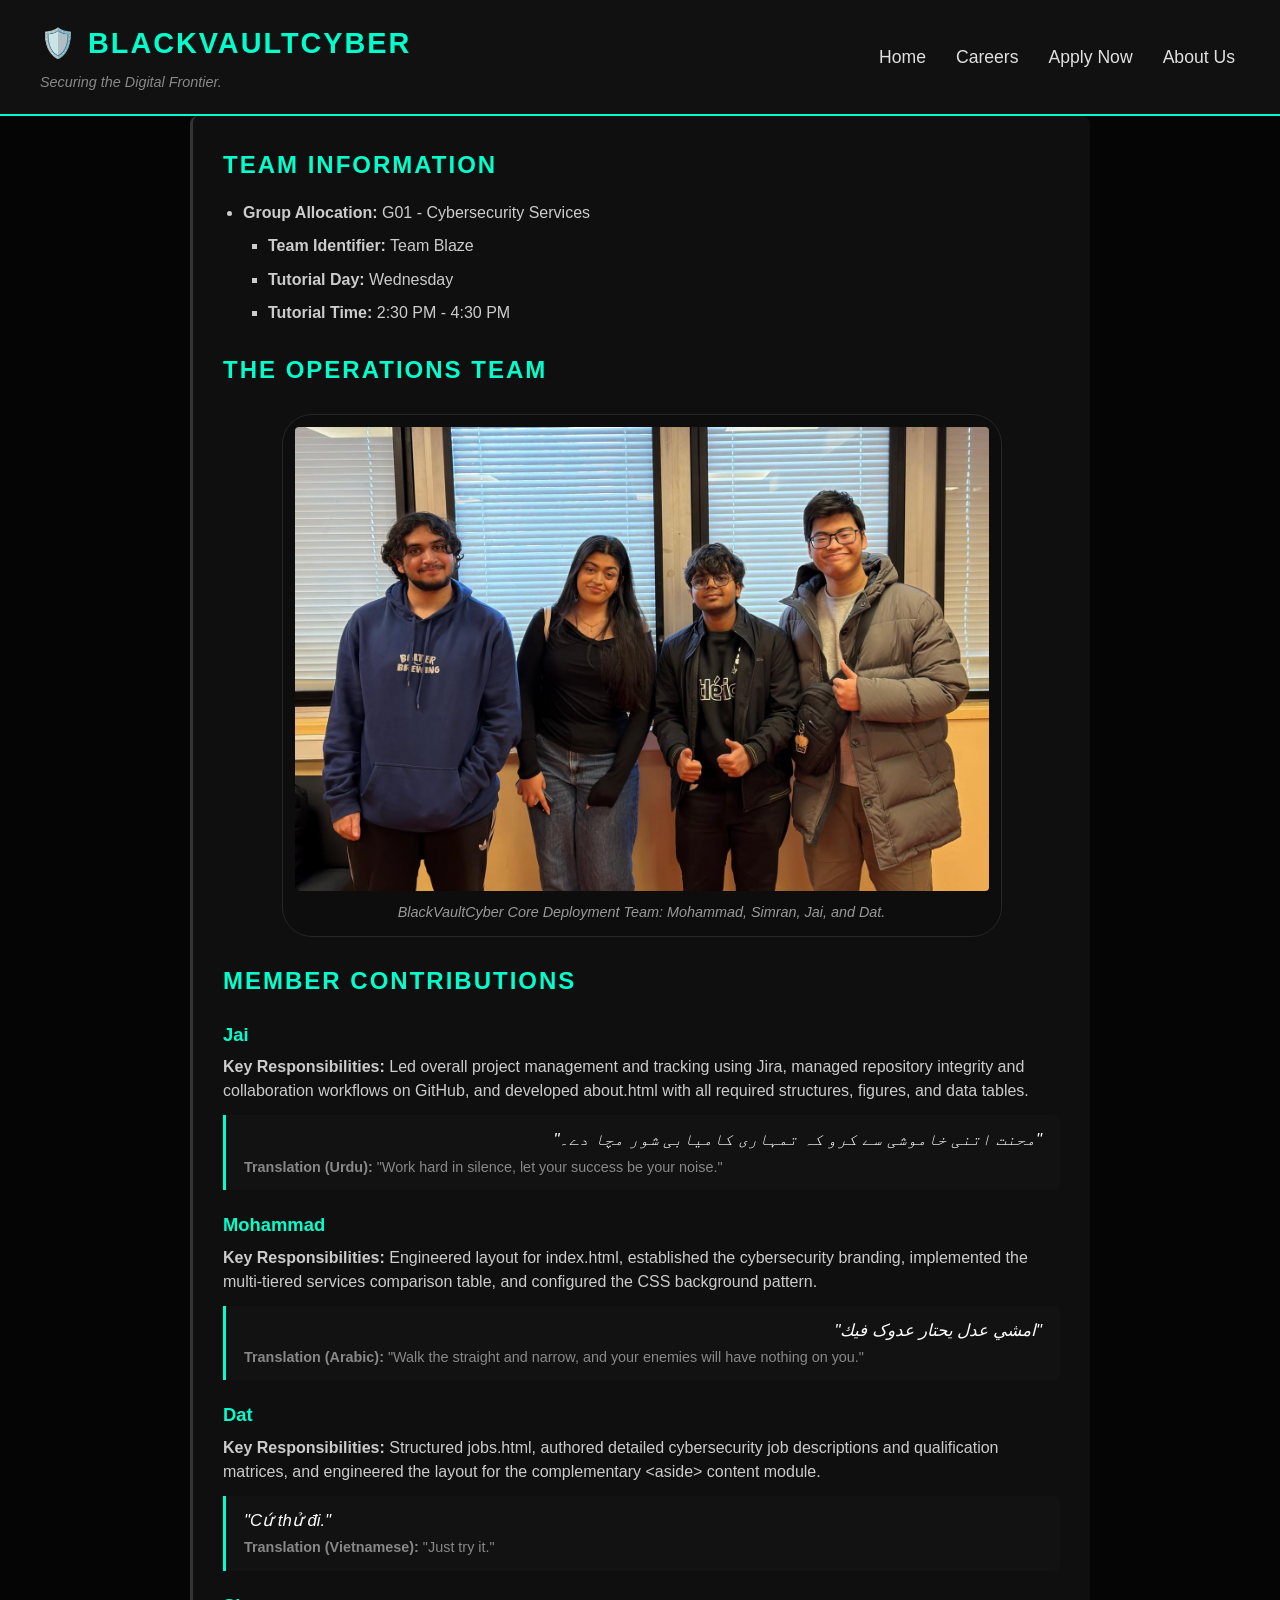
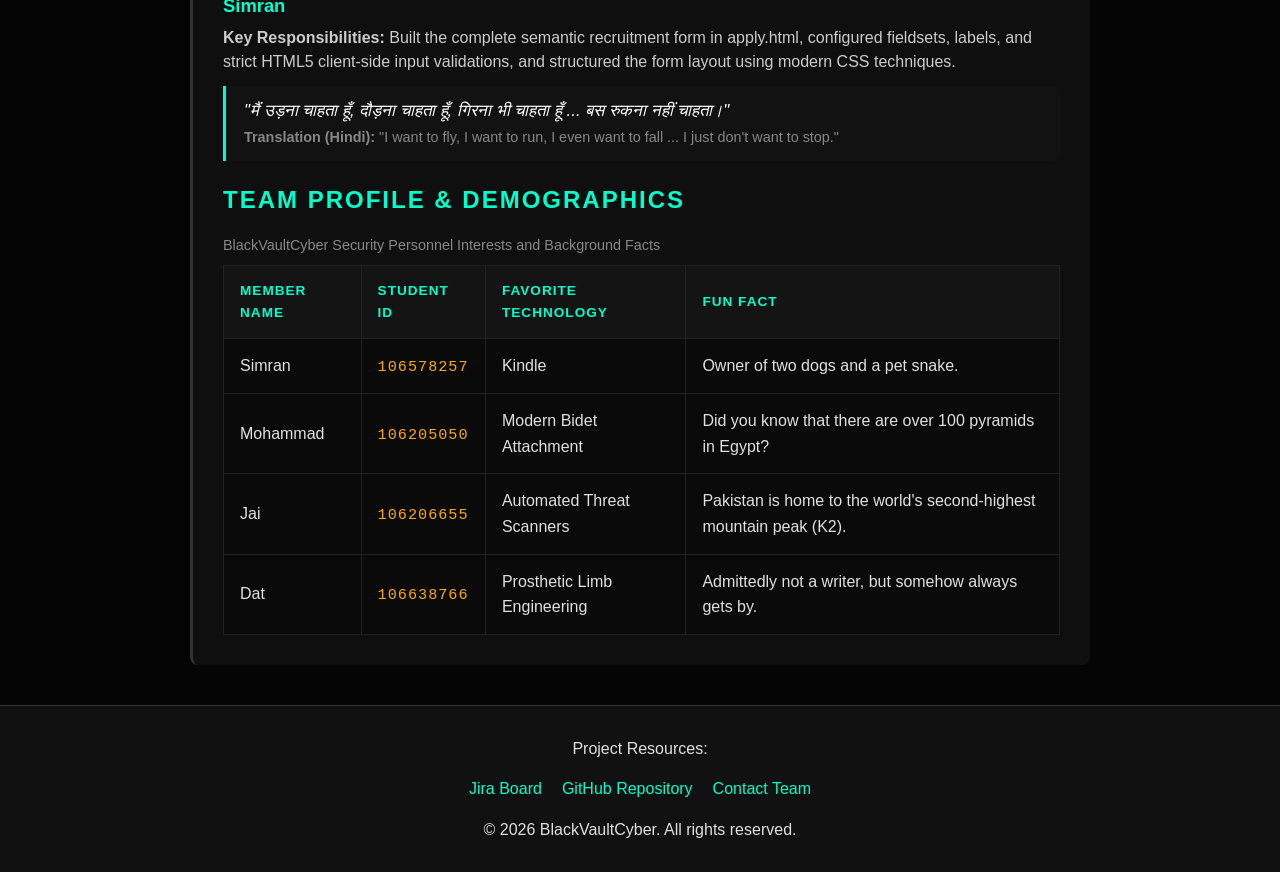
==== commit 9fde2638: "footer have been updated to all the pages just have to add a grp picture in about page" ====
--- a/about.html
+++ b/about.html
@@ -49,8 +49,10 @@
         <section class="team-info">
             <h2>Team Information</h2>
             <ul class="nested-group-list">
+                <li><strong>Group Allocation:</strong> G01 - Cybersecurity Services</li>
+
                     <ul>
-                        <li><strong>Group Allocation:</strong> G01 - Cybersecurity Services</li>
+                        
                         <li><strong>Team Identifier:</strong> Team Blaze</li>
                         <li><strong>Tutorial Day:</strong> Wednesday</li>
                         <li><strong>Tutorial Time:</strong> 2:30 PM - 4:30 PM</li>
@@ -60,15 +62,15 @@
           <section class="team-visual">
               <h2>The Operations Team</h2>
               <figure class="team-figure" style="max-width: 720px; margin: 25px auto;">
-                  <img src="images/group-photo.jpg" alt="The four BlackVault Cyber team members" width="200" height="220">
-                  <figcaption>BlackVaultCyber Core Deployment Team: Simran, Mohammad, Jai, and Dat.</figcaption>
+                  <img src="group_photo.jpeg" alt="The four BlackVault Cyber team members" width="1600" height="1680">
+                  <figcaption>BlackVaultCyber Core Deployment Team: Mohammad, Simran, Jai, and Dat.</figcaption>
               </figure>
           </section>
         <section class="contributions-section">
             <h2>Member Contributions</h2>
             <dl class="contribution-list">
                 <dt>
-                    <span class="member-name">Jai</span>
+                    <span class="member-name">Jai</span>                                                                                                                                            
                 </dt>
                 <dd>
                     <strong>Key Responsibilities:</strong> Led overall project management and tracking using Jira, managed repository integrity and collaboration workflows on GitHub, and developed about.html with all required structures, figures, and data tables.
--- a/styles.css
+++ b/styles.css
@@ -205,9 +205,7 @@
     }
 }
 
-/* =========================================
-   About.html Specific Styling
-========================================= */
+/* About.html Specific Styling*/
 
 /* Nested Group List */
 .nested-group-list {
@@ -223,14 +221,14 @@
 }
 
 .nested-group-list li {
-    margin-bottom: 4px;
+    margin-bottom: 8px;
 }
 
 /* Group Figure and Figcaption Styling */
 .team-figure {
     background-color: #0d0d0d;
     border: 1px solid #262626;
-    border-radius: 6px;
+    border-radius: 30px;
     padding: 12px;
     text-align: center;
 }
@@ -297,8 +295,7 @@
     padding-bottom: 8px;
 }
 
-.team-table th, 
-.team-table td {
+.team-table th, .team-table td {
     padding: 14px 16px;
     border: 1px solid #222222;
     text-align: left;
